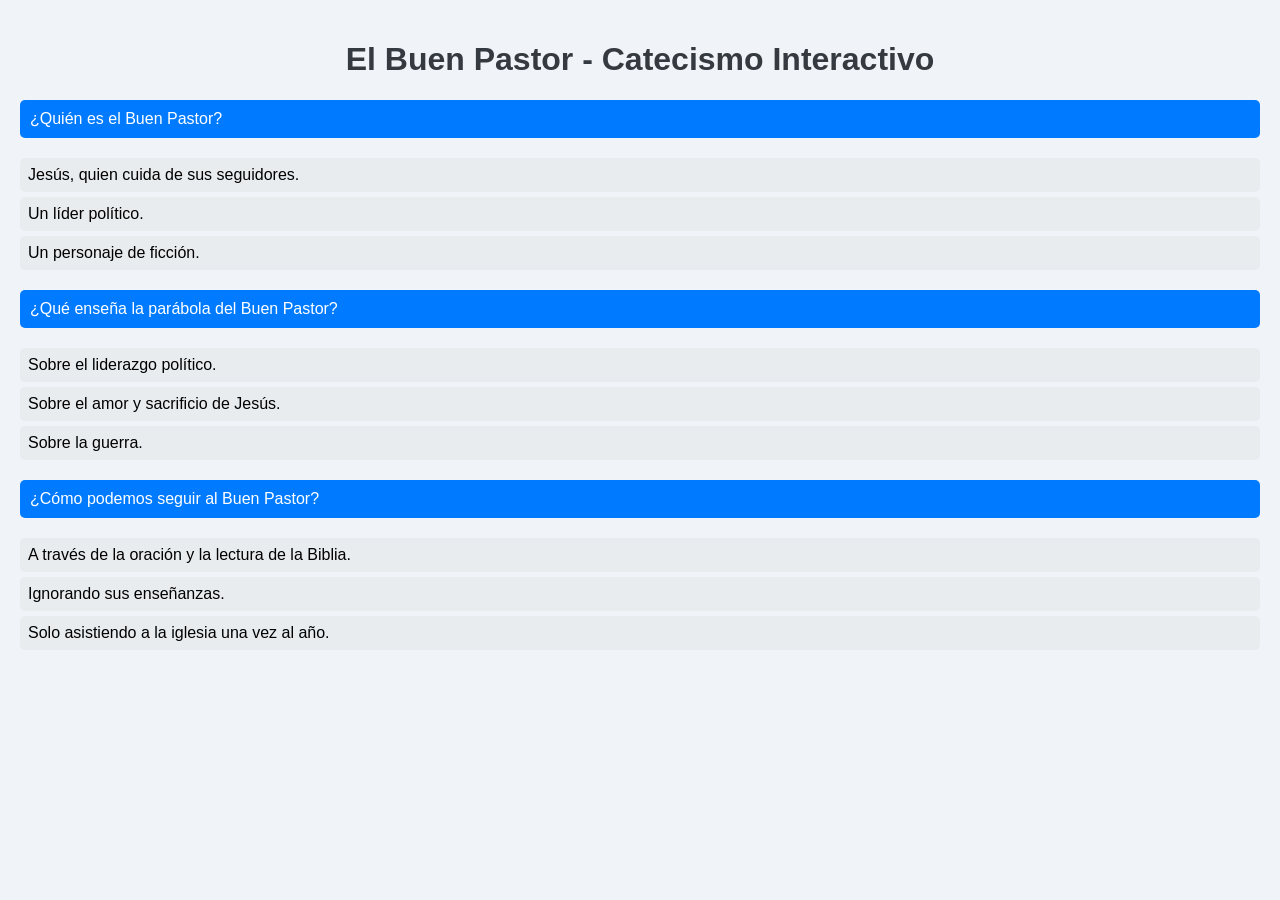
==== index.html @ b3b23107 "first commit" ====
<!DOCTYPE html>
<html lang="es">

<head>
    <meta charset="UTF-8">
    <meta name="viewport" content="width=device-width, initial-scale=1.0">
    <title>El Buen Pastor - Catecismo Interactivo</title>
    <link rel="stylesheet" href="styles.css">
</head>

<body>

    <h1>El Buen Pastor - Catecismo Interactivo</h1>

    <div class="question">
        ¿Quién es el Buen Pastor?
    </div>
    <div class="options">
        <div class="option" onclick="checkAnswer(this, true)">Jesús, quien cuida de sus seguidores.</div>
        <div class="option" onclick="checkAnswer(this, false)">Un líder político.</div>
        <div class="option" onclick="checkAnswer(this, false)">Un personaje de ficción.</div>
    </div>
    <div class="feedback" id="feedback1"></div>

    <div class="question">
        ¿Qué enseña la parábola del Buen Pastor?
    </div>
    <div class="options">
        <div class="option" onclick="checkAnswer(this, false)">Sobre el liderazgo político.</div>
        <div class="option" onclick="checkAnswer(this, true)">Sobre el amor y sacrificio de Jesús.</div>
        <div class="option" onclick="checkAnswer(this, false)">Sobre la guerra.</div>
    </div>
    <div class="feedback" id="feedback2"></div>

    <div class="question">
        ¿Cómo podemos seguir al Buen Pastor?
    </div>
    <div class="options">
        <div class="option" onclick="checkAnswer(this, true)">A través de la oración y la lectura de la Biblia.</div>
        <div class="option" onclick="checkAnswer(this, false)">Ignorando sus enseñanzas.</div>
        <div class="option" onclick="checkAnswer(this, false)">Solo asistiendo a la iglesia una vez al año.</div>
    </div>
    <div class="feedback" id="feedback3"></div>

    <script src="script.js"></script>

</body>

</html>
---- styles.css ----
body {
    font-family: Arial, sans-serif;
    background-color: #f0f4f8;
    margin: 0;
    padding: 20px;
}

h1 {
    text-align: center;
    color: #343a40;
}

.question {
    margin: 20px 0;
    cursor: pointer;
    padding: 10px;
    background-color: #007bff;
    color: white;
    border-radius: 5px;
    transition: background-color 0.3s;
}

.question:hover {
    background-color: #0056b3;
}

.options {
    margin-top: 10px;
}

.option {
    padding: 8px;
    background-color: #e9ecef;
    margin: 5px 0;
    border-radius: 5px;
    cursor: pointer;
}

.option:hover {
    background-color: #d0d0d0;
}

.feedback {
    display: none;
    margin: 10px 0;
    padding: 10px;
    border-radius: 5px;
    color: #343a40;
}

.correct {
    background-color: #c3e6cb;
}

.incorrect {
    background-color: #f5c6cb;
}
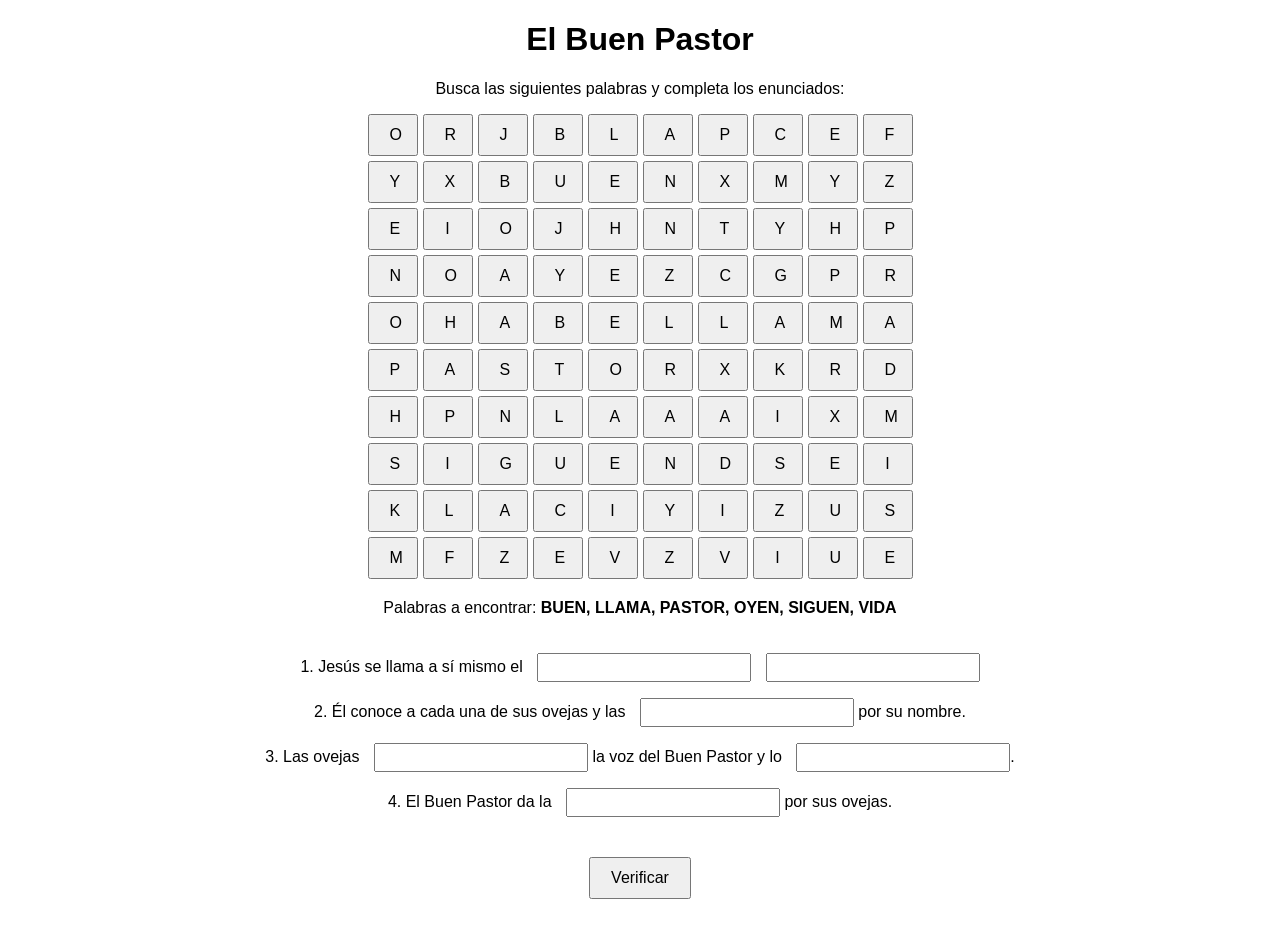
==== commit 19f6c1d2: "Refactor juego de palabras: actualiza título, elimina preguntas y respuestas, y añade validación de " ====
--- a/index.html
+++ b/index.html
@@ -4,45 +4,137 @@
 <head>
     <meta charset="UTF-8">
     <meta name="viewport" content="width=device-width, initial-scale=1.0">
-    <title>El Buen Pastor - Catecismo Interactivo</title>
+    <title>El Buen Pastor - Sopa de Letras</title>
     <link rel="stylesheet" href="styles.css">
 </head>
 
 <body>
 
-    <h1>El Buen Pastor - Catecismo Interactivo</h1>
+    <h1>El Buen Pastor</h1>
+    <p>Busca las siguientes palabras y completa los enunciados:</p>
 
-    <div class="question">
-        ¿Quién es el Buen Pastor?
+    <div class="word-search">
+        <button onclick="selectLetter(this)">O</button>
+        <button onclick="selectLetter(this)">R</button>
+        <button onclick="selectLetter(this)">J</button>
+        <button onclick="selectLetter(this)">B</button>
+        <button onclick="selectLetter(this)">L</button>
+        <button onclick="selectLetter(this)">A</button>
+        <button onclick="selectLetter(this)">P</button>
+        <button onclick="selectLetter(this)">C</button>
+        <button onclick="selectLetter(this)">E</button>
+        <button onclick="selectLetter(this)">F</button>
+        <button onclick="selectLetter(this)">Y</button>
+        <button onclick="selectLetter(this)">X</button>
+        <button onclick="selectLetter(this)">B</button>
+        <button onclick="selectLetter(this)">U</button>
+        <button onclick="selectLetter(this)">E</button>
+        <button onclick="selectLetter(this)">N</button>
+        <button onclick="selectLetter(this)">X</button>
+        <button onclick="selectLetter(this)">M</button>
+        <button onclick="selectLetter(this)">Y</button>
+        <button onclick="selectLetter(this)">Z</button>
+        <button onclick="selectLetter(this)">E</button>
+        <button onclick="selectLetter(this)">I</button>
+        <button onclick="selectLetter(this)">O</button>
+        <button onclick="selectLetter(this)">J</button>
+        <button onclick="selectLetter(this)">H</button>
+        <button onclick="selectLetter(this)">N</button>
+        <button onclick="selectLetter(this)">T</button>
+        <button onclick="selectLetter(this)">Y</button>
+        <button onclick="selectLetter(this)">H</button>
+        <button onclick="selectLetter(this)">P</button>
+        <button onclick="selectLetter(this)">N</button>
+        <button onclick="selectLetter(this)">O</button>
+        <button onclick="selectLetter(this)">A</button>
+        <button onclick="selectLetter(this)">Y</button>
+        <button onclick="selectLetter(this)">E</button>
+        <button onclick="selectLetter(this)">Z</button>
+        <button onclick="selectLetter(this)">C</button>
+        <button onclick="selectLetter(this)">G</button>
+        <button onclick="selectLetter(this)">P</button>
+        <button onclick="selectLetter(this)">R</button>
+        <button onclick="selectLetter(this)">O</button>
+        <button onclick="selectLetter(this)">H</button>
+        <button onclick="selectLetter(this)">A</button>
+        <button onclick="selectLetter(this)">B</button>
+        <button onclick="selectLetter(this)">E</button>
+        <button onclick="selectLetter(this)">L</button>
+        <button onclick="selectLetter(this)">L</button>
+        <button onclick="selectLetter(this)">A</button>
+        <button onclick="selectLetter(this)">M</button>
+        <button onclick="selectLetter(this)">A</button>
+        <button onclick="selectLetter(this)">P</button>
+        <button onclick="selectLetter(this)">A</button>
+        <button onclick="selectLetter(this)">S</button>
+        <button onclick="selectLetter(this)">T</button>
+        <button onclick="selectLetter(this)">O</button>
+        <button onclick="selectLetter(this)">R</button>
+        <button onclick="selectLetter(this)">X</button>
+        <button onclick="selectLetter(this)">K</button>
+        <button onclick="selectLetter(this)">R</button>
+        <button onclick="selectLetter(this)">D</button>
+        <button onclick="selectLetter(this)">H</button>
+        <button onclick="selectLetter(this)">P</button>
+        <button onclick="selectLetter(this)">N</button>
+        <button onclick="selectLetter(this)">L</button>
+        <button onclick="selectLetter(this)">A</button>
+        <button onclick="selectLetter(this)">A</button>
+        <button onclick="selectLetter(this)">A</button>
+        <button onclick="selectLetter(this)">I</button>
+        <button onclick="selectLetter(this)">X</button>
+        <button onclick="selectLetter(this)">M</button>
+        <button onclick="selectLetter(this)">S</button>
+        <button onclick="selectLetter(this)">I</button>
+        <button onclick="selectLetter(this)">G</button>
+        <button onclick="selectLetter(this)">U</button>
+        <button onclick="selectLetter(this)">E</button>
+        <button onclick="selectLetter(this)">N</button>
+        <button onclick="selectLetter(this)">D</button>
+        <button onclick="selectLetter(this)">S</button>
+        <button onclick="selectLetter(this)">E</button>
+        <button onclick="selectLetter(this)">I</button>
+        <button onclick="selectLetter(this)">K</button>
+        <button onclick="selectLetter(this)">L</button>
+        <button onclick="selectLetter(this)">A</button>
+        <button onclick="selectLetter(this)">C</button>
+        <button onclick="selectLetter(this)">I</button>
+        <button onclick="selectLetter(this)">Y</button>
+        <button onclick="selectLetter(this)">I</button>
+        <button onclick="selectLetter(this)">Z</button>
+        <button onclick="selectLetter(this)">U</button>
+        <button onclick="selectLetter(this)">S</button>
+        <button onclick="selectLetter(this)">M</button>
+        <button onclick="selectLetter(this)">F</button>
+        <button onclick="selectLetter(this)">Z</button>
+        <button onclick="selectLetter(this)">E</button>
+        <button onclick="selectLetter(this)">V</button>
+        <button onclick="selectLetter(this)">Z</button>
+        <button onclick="selectLetter(this)">V</button>
+        <button onclick="selectLetter(this)">I</button>
+        <button onclick="selectLetter(this)">U</button>
+        <button onclick="selectLetter(this)">E</button>
     </div>
-    <div class="options">
-        <div class="option" onclick="checkAnswer(this, true)">Jesús, quien cuida de sus seguidores.</div>
-        <div class="option" onclick="checkAnswer(this, false)">Un líder político.</div>
-        <div class="option" onclick="checkAnswer(this, false)">Un personaje de ficción.</div>
+
+
+
+    <div class="words-to-find">
+        <p>Palabras a encontrar: <strong>BUEN, LLAMA, PASTOR, OYEN, SIGUEN, VIDA</strong></p>
     </div>
-    <div class="feedback" id="feedback1"></div>
 
-    <div class="question">
-        ¿Qué enseña la parábola del Buen Pastor?
+    <div class="complete-sentences">
+        <form id="sentencesForm">
+            <p>1. Jesús se llama a sí mismo el <input type="text" id="sentence1"> <input type="text" id="sentence2"></p>
+            <p>2. Él conoce a cada una de sus ovejas y las <input type="text" id="sentence3"> por su nombre.</p>
+            <p>3. Las ovejas <input type="text" id="sentence4"> la voz del Buen Pastor y lo <input type="text"
+                    id="sentence5">.</p>
+            <p>4. El Buen Pastor da la <input type="text" id="sentence6"> por sus ovejas.</p>
+
+            <div class="container"><button type="button" onclick="validateSentences()">Verificar</button></div>
+        </form>
     </div>
-    <div class="options">
-        <div class="option" onclick="checkAnswer(this, false)">Sobre el liderazgo político.</div>
-        <div class="option" onclick="checkAnswer(this, true)">Sobre el amor y sacrificio de Jesús.</div>
-        <div class="option" onclick="checkAnswer(this, false)">Sobre la guerra.</div>
-    </div>
-    <div class="feedback" id="feedback2"></div>
 
-    <div class="question">
-        ¿Cómo podemos seguir al Buen Pastor?
-    </div>
-    <div class="options">
-        <div class="option" onclick="checkAnswer(this, true)">A través de la oración y la lectura de la Biblia.</div>
-        <div class="option" onclick="checkAnswer(this, false)">Ignorando sus enseñanzas.</div>
-        <div class="option" onclick="checkAnswer(this, false)">Solo asistiendo a la iglesia una vez al año.</div>
-    </div>
-    <div class="feedback" id="feedback3"></div>
-
-    <script src="script.js"></script>
+    <script src="scripts.js"></script>
 
 </body>
 
--- a/styles.css
+++ b/styles.css
@@ -1,57 +1,54 @@
-body {
-    font-family: Arial, sans-serif;
-    background-color: #f0f4f8;
-    margin: 0;
-    padding: 20px;
-}
+ body {
+     font-family: Arial, sans-serif;
+     text-align: center;
+ }
 
-h1 {
-    text-align: center;
-    color: #343a40;
-}
+ .word-search {
+     display: grid;
+     grid-template-columns: repeat(10, 50px);
+     grid-gap: 5px;
+     justify-content: center;
+     margin-bottom: 20px;
+ }
 
-.question {
-    margin: 20px 0;
-    cursor: pointer;
-    padding: 10px;
-    background-color: #007bff;
-    color: white;
-    border-radius: 5px;
-    transition: background-color 0.3s;
-}
+ .word-search div {
+     border: 1px solid #000;
+     width: 50px;
+     height: 50px;
+     display: flex;
+     justify-content: center;
+     align-items: center;
+     font-size: 24px;
+ }
 
-.question:hover {
-    background-color: #0056b3;
-}
+ .words-to-find {
+     margin: 20px 0;
+ }
 
-.options {
-    margin-top: 10px;
-}
+ .complete-sentences {
+    display: flex;
+        justify-content: center;
+        /* Centra horizontalmente */
+        align-items: center;
+        /* Centra verticalmente (si quieres) */
+    }
 
-.option {
-    padding: 8px;
-    background-color: #e9ecef;
-    margin: 5px 0;
-    border-radius: 5px;
-    cursor: pointer;
-}
+ .complete-sentences input {
+     width: 200px;
+     padding: 5px;
+     margin-left: 10px;
+ }
+ .container {
+     display: flex;
+     justify-content: center;
+     /* Centra horizontalmente */
+     align-items: center;
+     /* Centra verticalmente (si quieres) */
+     height: 10vh;
+     /* Para que ocupe toda la altura de la pantalla */
+ }
 
-.option:hover {
-    background-color: #d0d0d0;
-}
-
-.feedback {
-    display: none;
-    margin: 10px 0;
-    padding: 10px;
-    border-radius: 5px;
-    color: #343a40;
-}
-
-.correct {
-    background-color: #c3e6cb;
-}
-
-.incorrect {
-    background-color: #f5c6cb;
-}+ button {
+     padding: 10px 20px;
+     font-size: 16px;
+ }
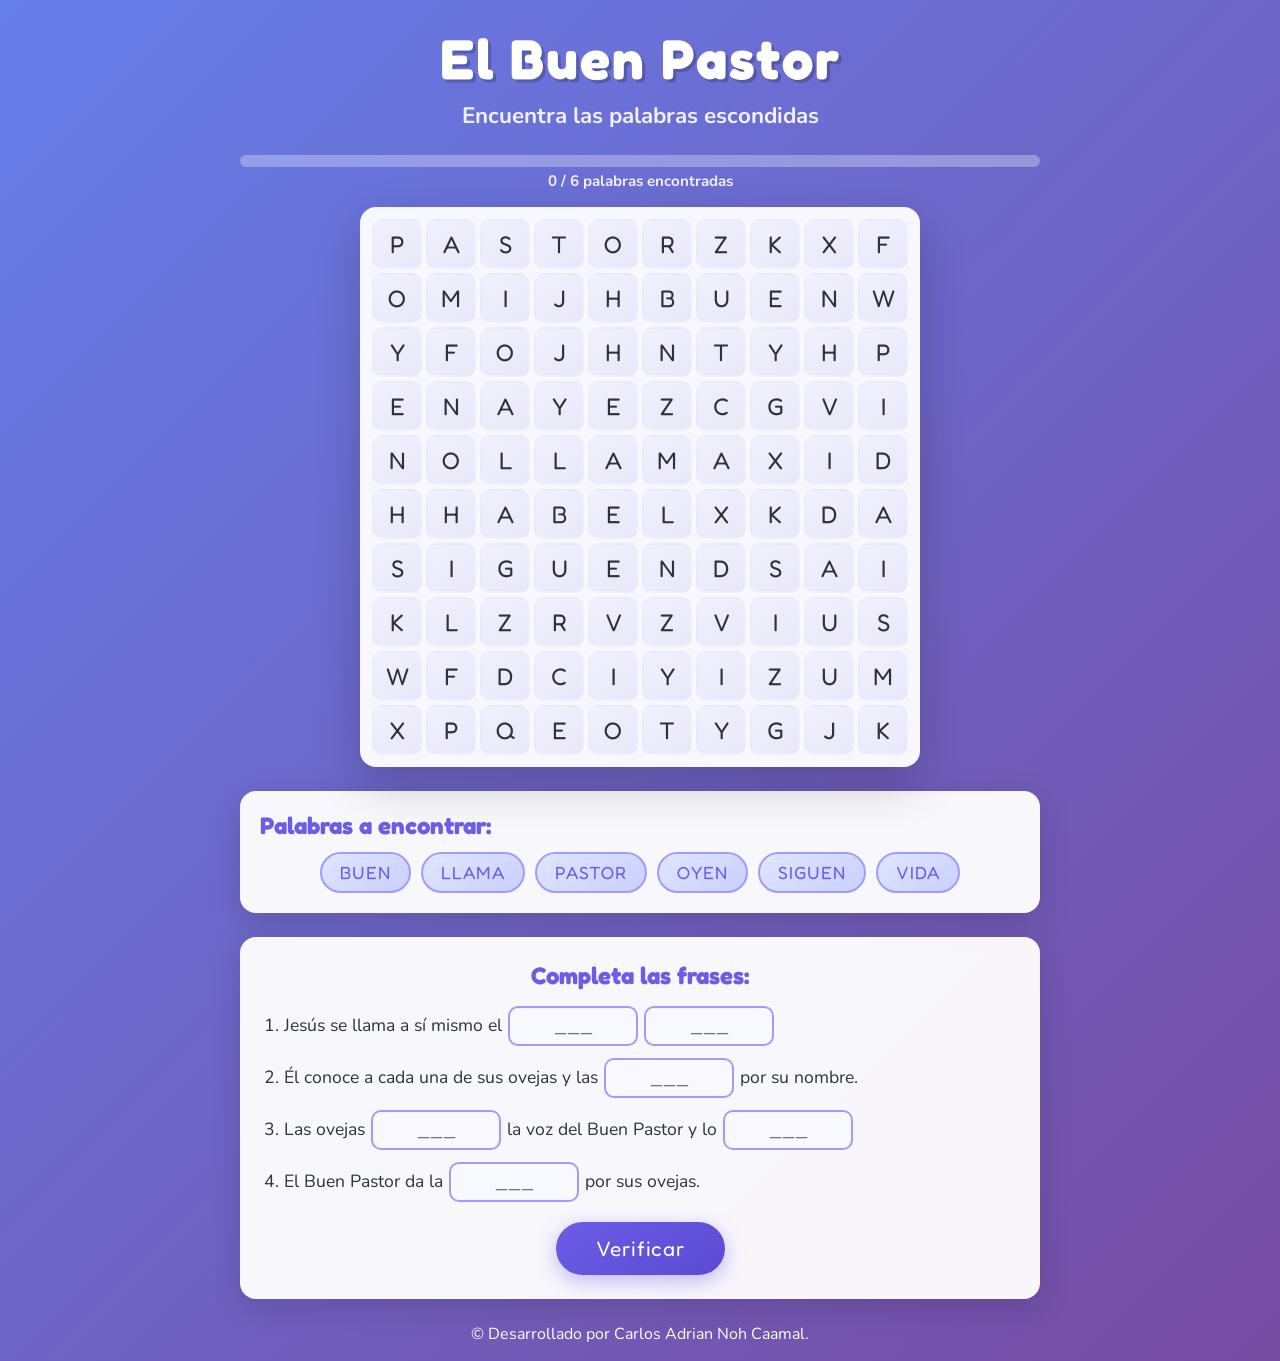
==== commit 6eb5549e: "Implementa nueva funcionalidad de juego de palabras: añade cuadrícula, validación de oraciones, y me" ====
--- a/index.html
+++ b/index.html
@@ -5,137 +5,87 @@
     <meta charset="UTF-8">
     <meta name="viewport" content="width=device-width, initial-scale=1.0">
     <title>El Buen Pastor - Sopa de Letras</title>
+    <link rel="icon" href="icon.png" type="image/png">
+    <link rel="preconnect" href="https://fonts.googleapis.com">
+    <link href="https://fonts.googleapis.com/css2?family=Fredoka+One&family=Nunito:wght@400;700&display=swap" rel="stylesheet">
     <link rel="stylesheet" href="styles.css">
 </head>
 
 <body>
+    <div class="game-container">
+        <header class="game-header">
+            <h1>El Buen Pastor</h1>
+            <p class="subtitle">Encuentra las palabras escondidas</p>
+        </header>
 
-    <h1>El Buen Pastor</h1>
-    <p>Busca las siguientes palabras y completa los enunciados:</p>
+        <div class="progress-bar">
+            <div class="progress-fill" id="progressFill"></div>
+        </div>
+        <p class="progress-text" id="progressText">0 / 6 palabras encontradas</p>
 
-    <div class="word-search">
-        <button onclick="selectLetter(this)">O</button>
-        <button onclick="selectLetter(this)">R</button>
-        <button onclick="selectLetter(this)">J</button>
-        <button onclick="selectLetter(this)">B</button>
-        <button onclick="selectLetter(this)">L</button>
-        <button onclick="selectLetter(this)">A</button>
-        <button onclick="selectLetter(this)">P</button>
-        <button onclick="selectLetter(this)">C</button>
-        <button onclick="selectLetter(this)">E</button>
-        <button onclick="selectLetter(this)">F</button>
-        <button onclick="selectLetter(this)">Y</button>
-        <button onclick="selectLetter(this)">X</button>
-        <button onclick="selectLetter(this)">B</button>
-        <button onclick="selectLetter(this)">U</button>
-        <button onclick="selectLetter(this)">E</button>
-        <button onclick="selectLetter(this)">N</button>
-        <button onclick="selectLetter(this)">X</button>
-        <button onclick="selectLetter(this)">M</button>
-        <button onclick="selectLetter(this)">Y</button>
-        <button onclick="selectLetter(this)">Z</button>
-        <button onclick="selectLetter(this)">E</button>
-        <button onclick="selectLetter(this)">I</button>
-        <button onclick="selectLetter(this)">O</button>
-        <button onclick="selectLetter(this)">J</button>
-        <button onclick="selectLetter(this)">H</button>
-        <button onclick="selectLetter(this)">N</button>
-        <button onclick="selectLetter(this)">T</button>
-        <button onclick="selectLetter(this)">Y</button>
-        <button onclick="selectLetter(this)">H</button>
-        <button onclick="selectLetter(this)">P</button>
-        <button onclick="selectLetter(this)">N</button>
-        <button onclick="selectLetter(this)">O</button>
-        <button onclick="selectLetter(this)">A</button>
-        <button onclick="selectLetter(this)">Y</button>
-        <button onclick="selectLetter(this)">E</button>
-        <button onclick="selectLetter(this)">Z</button>
-        <button onclick="selectLetter(this)">C</button>
-        <button onclick="selectLetter(this)">G</button>
-        <button onclick="selectLetter(this)">P</button>
-        <button onclick="selectLetter(this)">R</button>
-        <button onclick="selectLetter(this)">O</button>
-        <button onclick="selectLetter(this)">H</button>
-        <button onclick="selectLetter(this)">A</button>
-        <button onclick="selectLetter(this)">B</button>
-        <button onclick="selectLetter(this)">E</button>
-        <button onclick="selectLetter(this)">L</button>
-        <button onclick="selectLetter(this)">L</button>
-        <button onclick="selectLetter(this)">A</button>
-        <button onclick="selectLetter(this)">M</button>
-        <button onclick="selectLetter(this)">A</button>
-        <button onclick="selectLetter(this)">P</button>
-        <button onclick="selectLetter(this)">A</button>
-        <button onclick="selectLetter(this)">S</button>
-        <button onclick="selectLetter(this)">T</button>
-        <button onclick="selectLetter(this)">O</button>
-        <button onclick="selectLetter(this)">R</button>
-        <button onclick="selectLetter(this)">X</button>
-        <button onclick="selectLetter(this)">K</button>
-        <button onclick="selectLetter(this)">R</button>
-        <button onclick="selectLetter(this)">D</button>
-        <button onclick="selectLetter(this)">H</button>
-        <button onclick="selectLetter(this)">P</button>
-        <button onclick="selectLetter(this)">N</button>
-        <button onclick="selectLetter(this)">L</button>
-        <button onclick="selectLetter(this)">A</button>
-        <button onclick="selectLetter(this)">A</button>
-        <button onclick="selectLetter(this)">A</button>
-        <button onclick="selectLetter(this)">I</button>
-        <button onclick="selectLetter(this)">X</button>
-        <button onclick="selectLetter(this)">M</button>
-        <button onclick="selectLetter(this)">S</button>
-        <button onclick="selectLetter(this)">I</button>
-        <button onclick="selectLetter(this)">G</button>
-        <button onclick="selectLetter(this)">U</button>
-        <button onclick="selectLetter(this)">E</button>
-        <button onclick="selectLetter(this)">N</button>
-        <button onclick="selectLetter(this)">D</button>
-        <button onclick="selectLetter(this)">S</button>
-        <button onclick="selectLetter(this)">E</button>
-        <button onclick="selectLetter(this)">I</button>
-        <button onclick="selectLetter(this)">K</button>
-        <button onclick="selectLetter(this)">L</button>
-        <button onclick="selectLetter(this)">A</button>
-        <button onclick="selectLetter(this)">C</button>
-        <button onclick="selectLetter(this)">I</button>
-        <button onclick="selectLetter(this)">Y</button>
-        <button onclick="selectLetter(this)">I</button>
-        <button onclick="selectLetter(this)">Z</button>
-        <button onclick="selectLetter(this)">U</button>
-        <button onclick="selectLetter(this)">S</button>
-        <button onclick="selectLetter(this)">M</button>
-        <button onclick="selectLetter(this)">F</button>
-        <button onclick="selectLetter(this)">Z</button>
-        <button onclick="selectLetter(this)">E</button>
-        <button onclick="selectLetter(this)">V</button>
-        <button onclick="selectLetter(this)">Z</button>
-        <button onclick="selectLetter(this)">V</button>
-        <button onclick="selectLetter(this)">I</button>
-        <button onclick="selectLetter(this)">U</button>
-        <button onclick="selectLetter(this)">E</button>
+        <div class="grid-wrapper">
+            <div class="word-grid" id="wordGrid"></div>
+        </div>
+
+        <div class="words-panel">
+            <h2>Palabras a encontrar:</h2>
+            <div class="words-list" id="wordsList">
+                <span class="word-chip" data-word="BUEN">BUEN</span>
+                <span class="word-chip" data-word="LLAMA">LLAMA</span>
+                <span class="word-chip" data-word="PASTOR">PASTOR</span>
+                <span class="word-chip" data-word="OYEN">OYEN</span>
+                <span class="word-chip" data-word="SIGUEN">SIGUEN</span>
+                <span class="word-chip" data-word="VIDA">VIDA</span>
+            </div>
+        </div>
+
+        <div class="sentences-panel">
+            <h2>Completa las frases:</h2>
+            <form id="sentencesForm">
+                <div class="sentence">
+                    <span>1. Jesús se llama a sí mismo el</span>
+                    <input type="text" id="sentence1" placeholder="___" autocomplete="off">
+                    <input type="text" id="sentence2" placeholder="___" autocomplete="off">
+                </div>
+                <div class="sentence">
+                    <span>2. Él conoce a cada una de sus ovejas y las</span>
+                    <input type="text" id="sentence3" placeholder="___" autocomplete="off">
+                    <span>por su nombre.</span>
+                </div>
+                <div class="sentence">
+                    <span>3. Las ovejas</span>
+                    <input type="text" id="sentence4" placeholder="___" autocomplete="off">
+                    <span>la voz del Buen Pastor y lo</span>
+                    <input type="text" id="sentence5" placeholder="___" autocomplete="off">
+                </div>
+                <div class="sentence">
+                    <span>4. El Buen Pastor da la</span>
+                    <input type="text" id="sentence6" placeholder="___" autocomplete="off">
+                    <span>por sus ovejas.</span>
+                </div>
+                <button type="button" class="btn-verify" onclick="validateSentences()">Verificar</button>
+            </form>
+        </div>
+
+        <div class="celebration" id="celebration">
+            <div class="confetti-container" id="confettiContainer"></div>
+            <div class="celebration-content">
+                <span class="celebration-icon">🎉</span>
+                <h2>¡Felicidades!</h2>
+                <p>¡Encontraste todas las palabras!</p>
+                <button class="btn-play-again" onclick="resetGame()">Jugar de nuevo</button>
+            </div>
+        </div>
     </div>
 
-
-
-    <div class="words-to-find">
-        <p>Palabras a encontrar: <strong>BUEN, LLAMA, PASTOR, OYEN, SIGUEN, VIDA</strong></p>
-    </div>
-
-    <div class="complete-sentences">
-        <form id="sentencesForm">
-            <p>1. Jesús se llama a sí mismo el <input type="text" id="sentence1"> <input type="text" id="sentence2"></p>
-            <p>2. Él conoce a cada una de sus ovejas y las <input type="text" id="sentence3"> por su nombre.</p>
-            <p>3. Las ovejas <input type="text" id="sentence4"> la voz del Buen Pastor y lo <input type="text"
-                    id="sentence5">.</p>
-            <p>4. El Buen Pastor da la <input type="text" id="sentence6"> por sus ovejas.</p>
-
-            <div class="container"><button type="button" onclick="validateSentences()">Verificar</button></div>
-        </form>
-    </div>
+    <!-- Derechos de autor -->
+    <footer class="footer">
+        <div class="container" style="text-align: center;">
+            <p class="text-center" style="color: white;">&copy; Desarrollado por Carlos Adrian Noh Caamal.</p>
+        </div>
+    </footer>
 
     <script src="scripts.js"></script>
-
 </body>
 
 </html>
--- a/styles.css
+++ b/styles.css
@@ -1,54 +1,508 @@
- body {
-     font-family: Arial, sans-serif;
-     text-align: center;
- }
-
- .word-search {
-     display: grid;
-     grid-template-columns: repeat(10, 50px);
-     grid-gap: 5px;
-     justify-content: center;
-     margin-bottom: 20px;
- }
-
- .word-search div {
-     border: 1px solid #000;
-     width: 50px;
-     height: 50px;
-     display: flex;
-     justify-content: center;
-     align-items: center;
-     font-size: 24px;
- }
-
- .words-to-find {
-     margin: 20px 0;
- }
-
- .complete-sentences {
+* {
+    margin: 0;
+    padding: 0;
+    box-sizing: border-box;
+}
+
+:root {
+    --primary: #6c5ce7;
+    --primary-light: #a29bfe;
+    --secondary: #00cec9;
+    --accent: #fd79a8;
+    --success: #00b894;
+    --warning: #fdcb6e;
+    --bg-gradient: linear-gradient(135deg, #667eea 0%, #764ba2 100%);
+    --card-bg: rgba(255, 255, 255, 0.95);
+    --shadow: 0 8px 32px rgba(0, 0, 0, 0.15);
+    --shadow-lg: 0 16px 48px rgba(0, 0, 0, 0.2);
+    --radius: 16px;
+    --radius-sm: 10px;
+}
+
+body {
+    font-family: 'Nunito', sans-serif;
+    background: var(--bg-gradient);
+    min-height: 100vh;
+    padding: 16px;
+    overflow-x: hidden;
+}
+
+.game-container {
+    max-width: 800px;
+    margin: 0 auto;
+    position: relative;
+}
+
+/* ==================== HEADER ==================== */
+.game-header {
+    text-align: center;
+    margin-bottom: 24px;
+    animation: slideDown 0.6s ease-out;
+}
+
+.game-header h1 {
+    font-family: 'Fredoka One', cursive;
+    font-size: clamp(2rem, 6vw, 3.5rem);
+    color: #fff;
+    text-shadow: 3px 3px 0 rgba(0,0,0,0.2);
+    margin: 8px 0;
+    letter-spacing: 2px;
+}
+
+.subtitle {
+    font-size: clamp(1rem, 3vw, 1.4rem);
+    color: rgba(255, 255, 255, 0.9);
+    font-weight: 700;
+}
+
+/* ==================== PROGRESS BAR ==================== */
+.progress-bar {
+    width: 100%;
+    height: 12px;
+    background: rgba(255, 255, 255, 0.3);
+    border-radius: 20px;
+    margin: 12px 0 4px;
+    overflow: hidden;
+    backdrop-filter: blur(4px);
+}
+
+.progress-fill {
+    height: 100%;
+    width: 0%;
+    background: linear-gradient(90deg, var(--success), var(--secondary));
+    border-radius: 20px;
+    transition: width 0.5s cubic-bezier(0.4, 0, 0.2, 1);
+    box-shadow: 0 0 12px rgba(0, 206, 201, 0.6);
+}
+
+.progress-text {
+    text-align: center;
+    color: rgba(255, 255, 255, 0.9);
+    font-weight: 700;
+    font-size: 0.95rem;
+    margin-bottom: 16px;
+}
+
+/* ==================== WORD GRID ==================== */
+.grid-wrapper {
     display: flex;
-        justify-content: center;
-        /* Centra horizontalmente */
-        align-items: center;
-        /* Centra verticalmente (si quieres) */
-    }
-
- .complete-sentences input {
-     width: 200px;
-     padding: 5px;
-     margin-left: 10px;
- }
- .container {
-     display: flex;
-     justify-content: center;
-     /* Centra horizontalmente */
-     align-items: center;
-     /* Centra verticalmente (si quieres) */
-     height: 10vh;
-     /* Para que ocupe toda la altura de la pantalla */
- }
-
- button {
-     padding: 10px 20px;
-     font-size: 16px;
- }+    justify-content: center;
+    margin-bottom: 24px;
+}
+
+.word-grid {
+    display: grid;
+    grid-template-columns: repeat(10, 1fr);
+    gap: 4px;
+    background: var(--card-bg);
+    padding: 12px;
+    border-radius: var(--radius);
+    box-shadow: var(--shadow-lg);
+    width: 100%;
+    max-width: 500px;
+    aspect-ratio: 1;
+    animation: fadeInUp 0.8s ease-out;
+}
+
+.grid-cell {
+    aspect-ratio: 1;
+    display: flex;
+    justify-content: center;
+    align-items: center;
+    font-family: 'Fredoka One', cursive;
+    font-size: clamp(14px, 3.5vw, 22px);
+    background: linear-gradient(145deg, #f0f0ff, #e8e8f8);
+    border: 2px solid transparent;
+    border-radius: var(--radius-sm);
+    cursor: pointer;
+    transition: all 0.2s cubic-bezier(0.4, 0, 0.2, 1);
+    user-select: none;
+    -webkit-user-select: none;
+    -webkit-tap-highlight-color: transparent;
+    color: #2d3436;
+    position: relative;
+    overflow: hidden;
+}
+
+.grid-cell:hover {
+    transform: scale(1.12);
+    border-color: var(--primary);
+    box-shadow: 0 4px 16px rgba(108, 92, 231, 0.3);
+    z-index: 2;
+    background: linear-gradient(145deg, #dfe6ff, #c8d0ff);
+}
+
+.grid-cell:active {
+    transform: scale(0.95);
+}
+
+.grid-cell.selected {
+    background: linear-gradient(145deg, #ffeaa7, #fdcb6e);
+    border-color: #f39c12;
+    color: #2d3436;
+    animation: popIn 0.3s ease-out;
+    box-shadow: 0 4px 16px rgba(253, 203, 110, 0.5);
+}
+
+.grid-cell.found {
+    background: linear-gradient(145deg, #55efc4, #00b894);
+    border-color: #00b894;
+    color: #fff;
+    text-shadow: 1px 1px 2px rgba(0,0,0,0.2);
+    animation: celebrateCell 0.5s ease-out;
+}
+
+.grid-cell.start-cell {
+    background: linear-gradient(145deg, #fd79a8, #e84393);
+    border-color: #e84393;
+    color: #fff;
+    text-shadow: 1px 1px 2px rgba(0,0,0,0.2);
+    animation: pulse 1s infinite;
+}
+
+/* ==================== WORDS PANEL ==================== */
+.words-panel {
+    background: var(--card-bg);
+    border-radius: var(--radius);
+    padding: 20px;
+    margin-bottom: 24px;
+    box-shadow: var(--shadow);
+    animation: fadeInUp 1s ease-out;
+}
+
+.words-panel h2 {
+    font-family: 'Fredoka One', cursive;
+    font-size: clamp(1.1rem, 3vw, 1.5rem);
+    color: var(--primary);
+    margin-bottom: 12px;
+}
+
+.words-list {
+    display: flex;
+    flex-wrap: wrap;
+    gap: 10px;
+    justify-content: center;
+}
+
+.word-chip {
+    display: inline-block;
+    padding: 8px 18px;
+    background: linear-gradient(145deg, #dfe6ff, #c8d0ff);
+    border-radius: 30px;
+    font-family: 'Fredoka One', cursive;
+    font-size: clamp(0.85rem, 2.5vw, 1.1rem);
+    color: var(--primary);
+    border: 2px solid var(--primary-light);
+    transition: all 0.3s ease;
+    letter-spacing: 1px;
+}
+
+.word-chip.found {
+    background: linear-gradient(145deg, #55efc4, #00b894);
+    border-color: var(--success);
+    color: #fff;
+    text-shadow: 1px 1px 2px rgba(0,0,0,0.15);
+    animation: celebrateChip 0.5s ease-out;
+}
+
+/* ==================== SENTENCES PANEL ==================== */
+.sentences-panel {
+    background: var(--card-bg);
+    border-radius: var(--radius);
+    padding: 24px;
+    margin-bottom: 24px;
+    box-shadow: var(--shadow);
+    animation: fadeInUp 1.2s ease-out;
+}
+
+.sentences-panel h2 {
+    font-family: 'Fredoka One', cursive;
+    font-size: clamp(1.1rem, 3vw, 1.5rem);
+    color: var(--primary);
+    margin-bottom: 16px;
+    text-align: center;
+}
+
+.sentence {
+    display: flex;
+    flex-wrap: wrap;
+    align-items: center;
+    gap: 6px;
+    margin-bottom: 12px;
+    font-size: clamp(0.9rem, 2.5vw, 1.1rem);
+    color: #2d3436;
+    line-height: 2;
+}
+
+.sentence input[type="text"] {
+    width: clamp(70px, 18vw, 130px);
+    padding: 8px 12px;
+    border: 2px solid var(--primary-light);
+    border-radius: var(--radius-sm);
+    font-family: 'Fredoka One', cursive;
+    font-size: clamp(0.85rem, 2.2vw, 1rem);
+    text-align: center;
+    text-transform: uppercase;
+    transition: all 0.3s ease;
+    background: #f8f9ff;
+    color: var(--primary);
+}
+
+.sentence input[type="text"]:focus {
+    outline: none;
+    border-color: var(--primary);
+    box-shadow: 0 0 0 3px rgba(108, 92, 231, 0.2);
+    background: #fff;
+}
+
+.sentence input[type="text"].correct {
+    border-color: var(--success);
+    background: #e6fff9;
+    color: var(--success);
+}
+
+.sentence input[type="text"].incorrect {
+    border-color: #ff7675;
+    background: #fff5f5;
+    color: #d63031;
+    animation: shake 0.5s ease;
+}
+
+.btn-verify {
+    display: block;
+    margin: 20px auto 0;
+    padding: 14px 40px;
+    background: linear-gradient(145deg, var(--primary), #5a4bd1);
+    color: #fff;
+    border: none;
+    border-radius: 30px;
+    font-family: 'Fredoka One', cursive;
+    font-size: clamp(1rem, 3vw, 1.3rem);
+    cursor: pointer;
+    transition: all 0.3s ease;
+    box-shadow: 0 6px 20px rgba(108, 92, 231, 0.4);
+    letter-spacing: 1px;
+}
+
+.btn-verify:hover {
+    transform: translateY(-3px);
+    box-shadow: 0 10px 30px rgba(108, 92, 231, 0.5);
+    background: linear-gradient(145deg, #7c6ef0, #6c5ce7);
+}
+
+.btn-verify:active {
+    transform: translateY(0);
+}
+
+/* ==================== CELEBRATION OVERLAY ==================== */
+.celebration {
+    display: none;
+    position: fixed;
+    inset: 0;
+    background: rgba(0, 0, 0, 0.6);
+    backdrop-filter: blur(6px);
+    z-index: 1000;
+    justify-content: center;
+    align-items: center;
+    animation: fadeIn 0.3s ease;
+}
+
+.celebration.active {
+    display: flex;
+}
+
+.celebration-content {
+    background: var(--card-bg);
+    border-radius: var(--radius);
+    padding: 40px 50px;
+    text-align: center;
+    box-shadow: var(--shadow-lg);
+    animation: bounceIn 0.6s cubic-bezier(0.68, -0.55, 0.27, 1.55);
+    position: relative;
+    z-index: 2;
+}
+
+.celebration-icon {
+    font-size: 72px;
+    display: block;
+    margin-bottom: 12px;
+    animation: bounce 1s infinite;
+}
+
+.celebration-content h2 {
+    font-family: 'Fredoka One', cursive;
+    font-size: clamp(1.8rem, 5vw, 2.5rem);
+    color: var(--primary);
+    margin-bottom: 8px;
+}
+
+.celebration-content p {
+    font-size: clamp(1rem, 3vw, 1.3rem);
+    color: #636e72;
+    margin-bottom: 20px;
+}
+
+.btn-play-again {
+    padding: 14px 36px;
+    background: linear-gradient(145deg, var(--accent), #e84393);
+    color: #fff;
+    border: none;
+    border-radius: 30px;
+    font-family: 'Fredoka One', cursive;
+    font-size: 1.1rem;
+    cursor: pointer;
+    transition: all 0.3s ease;
+    box-shadow: 0 6px 20px rgba(253, 121, 168, 0.4);
+}
+
+.btn-play-again:hover {
+    transform: translateY(-3px);
+    box-shadow: 0 10px 30px rgba(253, 121, 168, 0.5);
+}
+
+/* ==================== CONFETTI ==================== */
+.confetti-container {
+    position: fixed;
+    inset: 0;
+    pointer-events: none;
+    z-index: 1001;
+    overflow: hidden;
+}
+
+.confetti-piece {
+    position: absolute;
+    width: 12px;
+    height: 12px;
+    top: -20px;
+    animation: confettiFall linear forwards;
+}
+
+/* ==================== ANIMATIONS ==================== */
+@keyframes bounce {
+    0%, 100% { transform: translateY(0); }
+    50% { transform: translateY(-12px); }
+}
+
+@keyframes slideDown {
+    from { opacity: 0; transform: translateY(-30px); }
+    to { opacity: 1; transform: translateY(0); }
+}
+
+@keyframes fadeInUp {
+    from { opacity: 0; transform: translateY(20px); }
+    to { opacity: 1; transform: translateY(0); }
+}
+
+@keyframes fadeIn {
+    from { opacity: 0; }
+    to { opacity: 1; }
+}
+
+@keyframes popIn {
+    0% { transform: scale(0.5); }
+    70% { transform: scale(1.15); }
+    100% { transform: scale(1); }
+}
+
+@keyframes celebrateCell {
+    0% { transform: scale(0.5) rotate(-10deg); }
+    50% { transform: scale(1.2) rotate(5deg); }
+    100% { transform: scale(1) rotate(0); }
+}
+
+@keyframes celebrateChip {
+    0% { transform: scale(1); }
+    50% { transform: scale(1.15); }
+    100% { transform: scale(1); }
+}
+
+@keyframes pulse {
+    0%, 100% { box-shadow: 0 0 0 0 rgba(232, 67, 147, 0.4); }
+    50% { box-shadow: 0 0 0 8px rgba(232, 67, 147, 0); }
+}
+
+@keyframes shake {
+    0%, 100% { transform: translateX(0); }
+    20% { transform: translateX(-6px); }
+    40% { transform: translateX(6px); }
+    60% { transform: translateX(-4px); }
+    80% { transform: translateX(4px); }
+}
+
+@keyframes bounceIn {
+    0% { transform: scale(0.3); opacity: 0; }
+    50% { transform: scale(1.08); }
+    70% { transform: scale(0.95); }
+    100% { transform: scale(1); opacity: 1; }
+}
+
+@keyframes confettiFall {
+    0% {
+        transform: translateY(0) rotate(0deg) scale(1);
+        opacity: 1;
+    }
+    100% {
+        transform: translateY(100vh) rotate(720deg) scale(0.5);
+        opacity: 0;
+    }
+}
+
+/* ==================== RESPONSIVE ==================== */
+@media (max-width: 600px) {
+    body {
+        padding: 10px;
+    }
+
+    .word-grid {
+        gap: 3px;
+        padding: 8px;
+        max-width: 100%;
+    }
+
+    .words-panel,
+    .sentences-panel {
+        padding: 16px;
+    }
+
+    .sentence {
+        flex-direction: column;
+        align-items: flex-start;
+        gap: 2px;
+    }
+
+    .sentence input[type="text"] {
+        width: 100px;
+    }
+
+    .celebration-content {
+        padding: 30px 24px;
+        margin: 16px;
+    }
+}
+
+@media (max-width: 400px) {
+    .grid-cell {
+        font-size: 12px;
+        border-radius: 6px;
+    }
+
+    .word-grid {
+        gap: 2px;
+        padding: 6px;
+    }
+
+    .word-chip {
+        padding: 6px 12px;
+        font-size: 0.8rem;
+    }
+}
+
+@media (min-width: 1200px) {
+    .word-grid {
+        max-width: 560px;
+    }
+
+    .grid-cell {
+        font-size: 24px;
+    }
+}
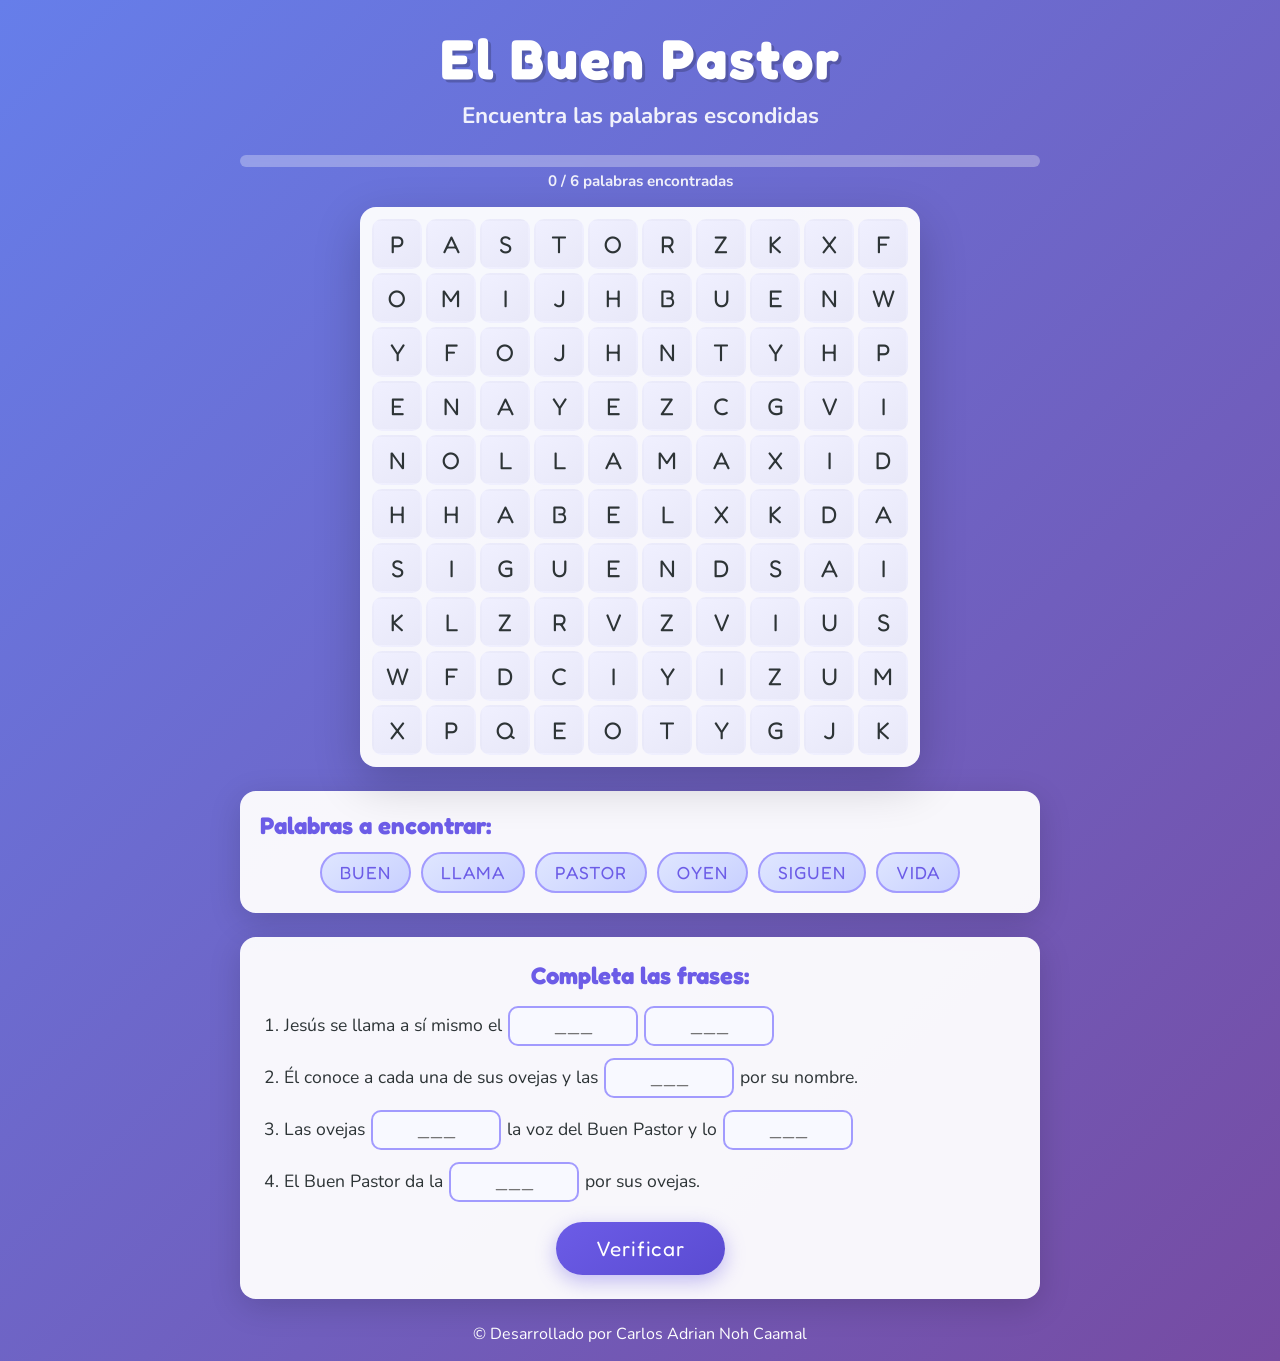
==== commit 78f82791: "Corrige el texto de derechos de autor: elimina el punto final en la línea de crédito." ====
--- a/index.html
+++ b/index.html
@@ -81,7 +81,7 @@
     <!-- Derechos de autor -->
     <footer class="footer">
         <div class="container" style="text-align: center;">
-            <p class="text-center" style="color: white;">&copy; Desarrollado por Carlos Adrian Noh Caamal.</p>
+            <p class="text-center" style="color: white;">&copy; Desarrollado por Carlos Adrian Noh Caamal</p>
         </div>
     </footer>
 
